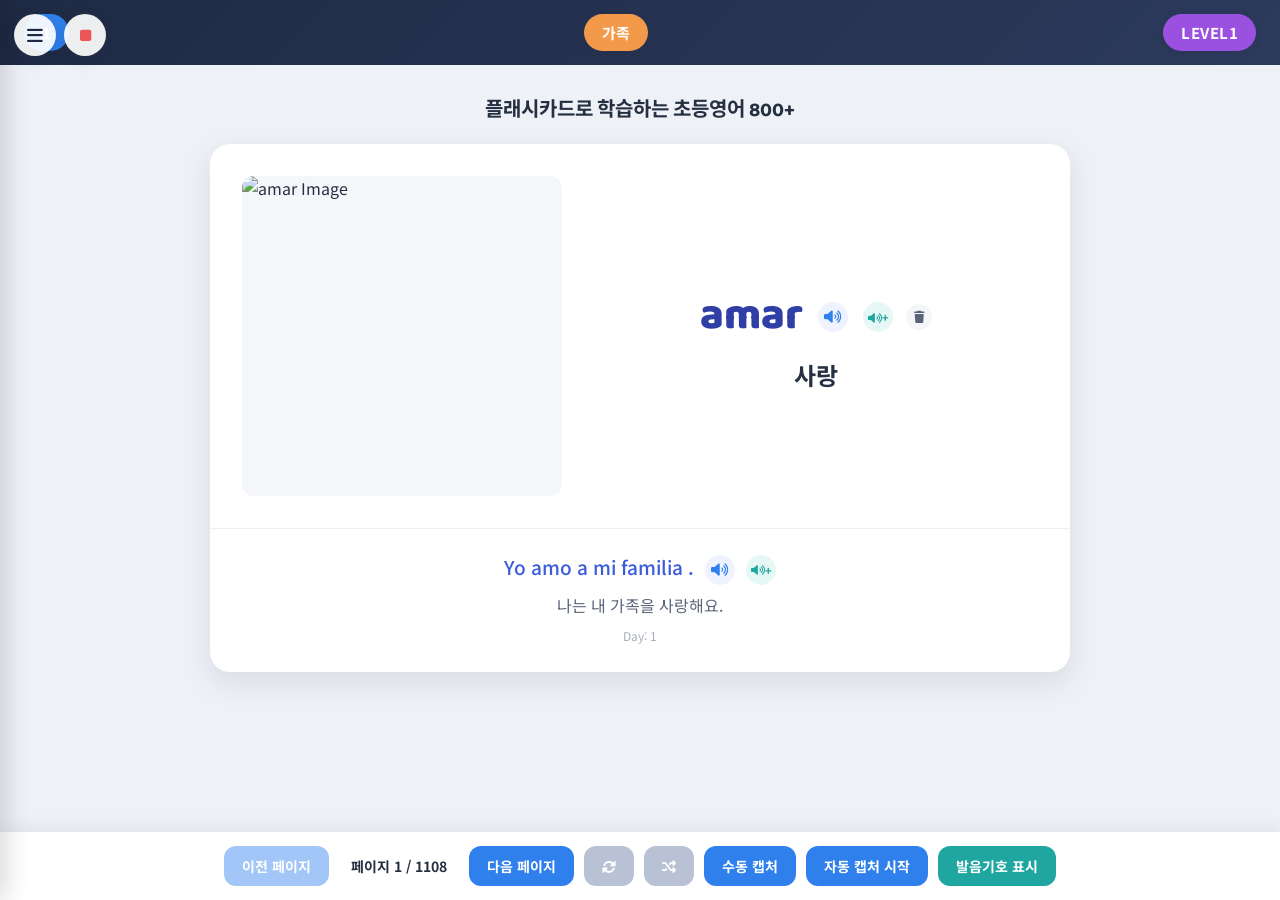
==== index.html @ 0ef605d7 "Initial commit: Lingo Power flashcard app" ====
<!DOCTYPE html>
<html lang="ko">
<head>
    <meta charset="UTF-8">
    <meta name="viewport" content="width=device-width, initial-scale=1.0">
    <title>플래시카드로 학습하는 초등영어 800+</title>
    <link rel="stylesheet" href="style.css">
    <link rel="stylesheet" href="https://cdnjs.cloudflare.com/ajax/libs/font-awesome/6.0.0-beta3/css/all.min.css">
    <link rel="stylesheet" href="flashcard.css">
    <link rel="stylesheet" href="nav.css">
    <link rel="stylesheet" href="print_fc.css" media="print">
</head>
<body>
    <div class="top-navigation">
        <div class="text-button-3d day-info" id="numberInfo">-</div>
        <div class="text-button-3d theme-info" id="themeInfo">-</div>
        <div class="text-button-3d level-info" id="levelInfo">-</div>
    </div>

    <div class="main-layout-quiz">
        <div class="flashcard-section">
            <h2 data-i18n="appTitle">플래시카드로 학습하는 초등영어 800+</h2>
            <div class="flashcard-grid-container" id="flashcardGrid">
                <!-- 카드 내용은 JS가 cardsData(data/cards.js)를 읽어 여기 렌더링합니다 -->
            </div>
        </div>
    </div>

    <div class="pagination-controls">
        <button id="prevPageBtn" class="nav-button" data-i18n="prevPage">이전 페이지</button>
        <span id="pageInfo" class="page-info">페이지 - / -</span>
        <button id="nextPageBtn" class="nav-button" data-i18n="nextPage">다음 페이지</button>
        <button id="autoAdvanceBtn" class="nav-button icon-toggle" title="자동 넘김" data-i18n-title="autoAdvanceOn"><i class="fa-solid fa-rotate"></i></button>
        <button id="randomModeBtn" class="nav-button icon-toggle" title="랜덤 순서" data-i18n-title="randomOrder"><i class="fa-solid fa-shuffle"></i></button>
        <button id="manualCaptureBtn" class="nav-button" data-i18n="manualCapture">수동 캡처</button>
        <button id="startAutoCaptureBtn" class="nav-button" data-i18n="autoCaptureStart">자동 캡처 시작</button>
        <button id="stopAutoCaptureBtn" class="nav-button" style="display: none;" data-i18n="autoCaptureStop">자동 캡처 정지</button>
        <button id="toggleIpaBtn" class="nav-button" data-i18n="showIpa">발음기호 표시</button>
    </div>

    <audio id="correctSound" src="audio/correct.mp3" preload="auto"></audio>
    <audio id="incorrectSound" src="audio/incorrect.mp3" preload="auto"></audio>

    <!-- 데이터: xlsx_to_cards_json.py 로 생성된 파일. fetch 없이 바로 로드(file:// 에서도 작동) -->
    <script src="ui-i18n.js"></script>
    <script src="data/cards_all.js"></script>
    <script src="lang-pref.js"></script>
    <script src="cards-loader.js"></script>
    <script src="progress.js"></script>
    <script src="audio-pref.js"></script>
    <script src="playback-engine.js"></script>
    <script src="https://cdnjs.cloudflare.com/ajax/libs/html2canvas/1.4.1/html2canvas.min.js"></script>
    <script>
        // ---------------------------------------------------------------
        // cardsData 는 data/cards.js 에서 <script> 태그로 이미 로드되어
        // 전역 변수로 사용 가능합니다. fetch 불필요.
        // ---------------------------------------------------------------
        let currentIndex = 0; // 0-based
        let showIpa = localStorage.getItem('showIpa') === 'true'; // 기본값: 숨김
        let autoAdvance = localStorage.getItem('autoAdvance') === 'true';
        let randomMode = localStorage.getItem('randomMode') === 'true';
        let autoAdvanceTimer = null;
        let autoCaptureInterval;
        let cardsReady = false;

        const numberInfoEl = document.getElementById('numberInfo');
        const themeInfoEl = document.getElementById('themeInfo');
        const levelInfoEl = document.getElementById('levelInfo');
        const gridEl = document.getElementById('flashcardGrid');
        const pageInfoEl = document.getElementById('pageInfo');
        const prevBtn = document.getElementById('prevPageBtn');
        const nextBtn = document.getElementById('nextPageBtn');
        const toggleIpaBtn = document.getElementById('toggleIpaBtn');
        const autoAdvanceBtn = document.getElementById('autoAdvanceBtn');
        const randomModeBtn = document.getElementById('randomModeBtn');

        // 오디오 재생(mp3 우선, 실패시 TTS 폴백)은 playback-engine.js의
        // ttsPlayer / playSequence / playAllWords / window.__stopAudio 를 그대로 사용합니다.

        // 카드 렌더링 후 스피커 버튼에 클릭 이벤트 연결
        function bindSpeakEvents() {
            gridEl.querySelectorAll('.speak-btn').forEach(btn => {
                btn.addEventListener('click', (e) => {
                    e.stopPropagation();
                    const word = btn.dataset.word;
                    const seq = btn.dataset.seq.split(',');
                    const card = cardsData.find(c => c.word === word);
                    playSequence(card, seq, btn);
                });
            });

            gridEl.querySelectorAll('.complete-btn').forEach(btn => {
                btn.addEventListener('click', (e) => {
                    e.stopPropagation();
                    const id = btn.dataset.id;
                    if (typeof markWordCompleted !== 'function') return;
                    markWordCompleted(id); // cards-loader.js의 공용 함수 - 모든 도구의 출제 풀에서 제외됨

                    // 지금 보고 있던 카드를 이번 세션의 목록에서도 바로 빼고, 같은 위치의 다음 카드로 이동
                    cardsData.splice(currentIndex, 1);
                    if (currentIndex >= cardsData.length) currentIndex = cardsData.length - 1;
                    renderCard(currentIndex);
                });
            });
        }

        function initCards() {
            if (typeof cardsData === 'undefined' || !Array.isArray(cardsData) || cardsData.length === 0) {
                gridEl.innerHTML = '<p style="text-align:center;color:#888;">카드 데이터를 찾을 수 없습니다. data/cards_all.js 경로와 스크립트 로딩 순서를 확인하세요.</p>';
                pageInfoEl.textContent = '페이지 0 / 0';
                prevBtn.disabled = true;
                nextBtn.disabled = true;
                return;
            }

            cardsReady = true;

            // URL 쿼리스트링으로 특정 페이지에서 시작 가능: ?page=5 (우선순위 최상위)
            const params = new URLSearchParams(window.location.search);
            const startPage = parseInt(params.get('page'), 10);
            if (!isNaN(startPage) && startPage >= 1 && startPage <= cardsData.length) {
                currentIndex = startPage - 1;
            } else {
                // URL에 지정이 없으면, 지난번에 보던 위치를 이어서 시작
                const savedIndex = parseInt(localStorage.getItem('lastCardIndex'), 10);
                if (!isNaN(savedIndex) && savedIndex >= 0 && savedIndex < cardsData.length) {
                    currentIndex = savedIndex;
                }
            }

            renderCard(currentIndex);
        }

        function renderCard(index) {
            if (!cardsReady) return;
            const card = cardsData[index];
            if (!card) return;

            localStorage.setItem('lastCardIndex', index); // 다음에 열 때 이어서 보기 위해 저장

            // 좌측: 단어 전체 순번(id) / 가운데: 테마 / 우측: 레벨
            numberInfoEl.textContent = card.id;
            themeInfoEl.textContent = card.theme;
            levelInfoEl.textContent = card.level;

            const ipaHtml = (card.ipa && showIpa)
                ? `<p class="flashcard-ipa">/${card.ipa}/</p>`
                : '';
            const pronunHtml = (card.pronunciation && card.showPronun)
                ? `<p class="flashcard-pronun">[${card.pronunciation}]</p>`
                : '';
            const sentPronunHtml = (card.sentencePronunciation && card.showPronun)
                ? `<p class="flashcard-sent-pronun">${card.sentencePronunciation}</p>`
                : '';

            gridEl.innerHTML = `
                <div class="flashcard-item">
                    <div class="flashcard-top-area">
                        <div class="flashcard-image-wrapper">
                            <img src="${card.image}" alt="${card.word} Image" class="flashcard-image" crossorigin="anonymous">
                        </div>
                        <div class="flashcard-word-meaning-content">
                            <h3 class="flashcard-word">
                                ${card.word}
                                <button type="button" class="speak-btn" data-word="${card.word}" data-seq="ee" title="영어 발음 듣기"><i class="fa-solid fa-volume-high"></i></button>
                                <button type="button" class="speak-btn plus" data-word="${card.word}" data-seq="ee,kk" title="영어+한글 듣기"><i class="fa-solid fa-volume-high"></i>+</button>
                                <button type="button" class="complete-btn" data-id="${card.id}" title="더 이상 안 보기 (학습 완료로 표시)"><i class="fa-solid fa-trash"></i></button>
                            </h3>
                            ${ipaHtml}
                            ${pronunHtml}
                            <p class="flashcard-meaning">${card.meaning}</p>
                        </div>
                    </div>
                    <div class="flashcard-bottom-area">
                        <p class="flashcard-eng-example">
                            ${card.engExample}
                            <button type="button" class="speak-btn" data-word="${card.word}" data-seq="es" title="영어 예문 듣기"><i class="fa-solid fa-volume-high"></i></button>
                            <button type="button" class="speak-btn plus" data-word="${card.word}" data-seq="es,ks" title="영어+한글 예문 듣기"><i class="fa-solid fa-volume-high"></i>+</button>
                        </p>
                        ${sentPronunHtml}
                        <p class="flashcard-kor-example">${card.korExample}</p>
                        <p class="flashcard-day-info">Day: ${card.day}</p>
                    </div>
                </div>
            `;

            pageInfoEl.textContent = `페이지 ${index + 1} / ${cardsData.length}`;
            prevBtn.disabled = index === 0;
            nextBtn.disabled = !randomMode && index === cardsData.length - 1;

            bindSpeakEvents();
            // 카드 로딩/전환 시 영어 단어 → 한글 의미 → 영어 예문 → 한글 예문 순차 자동재생
            playSequence(card, getAudioPrefSuffixes(), null, () => {
                if (autoAdvance) {
                    autoAdvanceTimer = setTimeout(() => goToNext(), 900);
                }
            });

            const url = new URL(window.location);
            url.searchParams.set('page', index + 1);
            window.history.replaceState({}, '', url);
        }

        function getRandomIndex() {
            if (cardsData.length <= 1) return currentIndex;
            let idx;
            do {
                idx = Math.floor(Math.random() * cardsData.length);
            } while (idx === currentIndex);
            return idx;
        }

        function goToNext() {
            if (randomMode) {
                goToPage(getRandomIndex());
            } else if (currentIndex < cardsData.length - 1) {
                goToPage(currentIndex + 1);
            } else if (autoAdvance) {
                // 자동 넘김 중 마지막 카드에 도달하면 정지
                setAutoAdvance(false);
            }
        }

        function setAutoAdvance(value) {
            autoAdvance = value;
            localStorage.setItem('autoAdvance', autoAdvance);
            autoAdvanceBtn.classList.toggle('is-active', autoAdvance);
            if (autoAdvanceTimer) {
                clearTimeout(autoAdvanceTimer);
                autoAdvanceTimer = null;
            }
        }

        function goToPage(index) {
            if (!cardsReady) return;
            if (index < 0 || index >= cardsData.length) return;
            currentIndex = index;
            renderCard(currentIndex);
        }

        // --- 캡처 기능 (.flashcard-section 캡처) ---
        function captureAndDownload() {
            const captureTarget = document.querySelector('.flashcard-section');
            if (!captureTarget) {
                console.warn('Capture target not found.');
                return;
            }
            html2canvas(captureTarget, { useCORS: true }).then(function (canvas) {
                const imgData = canvas.toDataURL('image/png');
                const link = document.createElement('a');
                link.href = imgData;
                const word = cardsData[currentIndex] ? cardsData[currentIndex].word : 'card';
                link.download = `BB_FC_${String(currentIndex + 1).padStart(4, '0')}_${word}_capture.png`;
                document.body.appendChild(link);
                link.click();
                document.body.removeChild(link);
            }).catch(function (error) {
                console.error('html2canvas 오류:', error);
            });
        }

        document.addEventListener('DOMContentLoaded', function () {
            if (typeof getActiveCardsData === 'function') {
                cardsData = getActiveCardsData(); // 완료 표시한 단어는 플래시카드에서도 제외
            }
            toggleIpaBtn.textContent = showIpa ? t('hideIpa') : t('showIpa');
            autoAdvanceBtn.classList.toggle('is-active', autoAdvance);
            randomModeBtn.classList.toggle('is-active', randomMode);
            initCards();

            prevBtn.addEventListener('click', () => goToPage(currentIndex - 1));
            nextBtn.addEventListener('click', () => {
                if (autoCaptureInterval) {
                    clearInterval(autoCaptureInterval);
                    autoCaptureInterval = null;
                    document.getElementById('startAutoCaptureBtn').style.display = 'inline-block';
                    document.getElementById('stopAutoCaptureBtn').style.display = 'none';
                }
                goToNext();
            });

            autoAdvanceBtn.addEventListener('click', () => {
                const turningOn = !autoAdvance;
                setAutoAdvance(turningOn);
                if (turningOn && cardsReady) {
                    const card = cardsData[currentIndex];
                    playSequence(card, getAudioPrefSuffixes(), null, () => {
                        if (autoAdvance) autoAdvanceTimer = setTimeout(() => goToNext(), 900);
                    });
                }
            });

            randomModeBtn.addEventListener('click', () => {
                randomMode = !randomMode;
                localStorage.setItem('randomMode', randomMode);
                randomModeBtn.classList.toggle('is-active', randomMode);
                nextBtn.disabled = !randomMode && currentIndex === cardsData.length - 1;
            });

            document.getElementById('manualCaptureBtn').addEventListener('click', captureAndDownload);

            toggleIpaBtn.addEventListener('click', function () {
                showIpa = !showIpa;
                localStorage.setItem('showIpa', showIpa);
                toggleIpaBtn.textContent = showIpa ? t('hideIpa') : t('showIpa');
                renderCard(currentIndex);
            });

            const startBtn = document.getElementById('startAutoCaptureBtn');
            const stopBtn = document.getElementById('stopAutoCaptureBtn');
            startBtn.addEventListener('click', function () {
                if (autoCaptureInterval) clearInterval(autoCaptureInterval);
                autoCaptureInterval = setInterval(captureAndDownload, 5000);
                startBtn.style.display = 'none';
                stopBtn.style.display = 'inline-block';
            });
            stopBtn.addEventListener('click', function () {
                clearInterval(autoCaptureInterval);
                autoCaptureInterval = null;
                startBtn.style.display = 'inline-block';
                stopBtn.style.display = 'none';
            });
        });
    </script>
    <script src="nav.js"></script>
</body>
</html>
---- style.css ----
/* ============================================================
   플래시카드로 학습하는 초등영어 800+
   style.css — 전역 베이스 스타일
   ============================================================ */

@import url('https://fonts.googleapis.com/css2?family=Baloo+2:wght@500;700;800&family=Noto+Sans+KR:wght@400;500;700;900&family=Space+Mono:wght@400;700&display=swap');

:root {
    /* --- Color tokens --- */
    --color-bg: #EEF1F6;           /* 페이지 배경 (연한 그레이 블루) */
    --color-card: #FFFFFF;         /* 카드 배경 */
    --color-ink: #263043;          /* 본문 텍스트 */
    --color-ink-soft: #5B6478;     /* 보조 텍스트 */
    --color-header: #1F2A44;       /* 상단 네비게이션 바 */
    --color-header-2: #2C3A5C;     /* 상단 네비게이션 그라디언트 끝 */

    --color-blue: #2F80ED;         /* 순번 배지 / 버튼 */
    --color-blue-dark: #2262c4;
    --color-orange: #F2994A;       /* 테마 배지 */
    --color-purple: #9B51E0;       /* 레벨 배지 */
    --color-word: #2F3FA6;         /* 영단어 텍스트 */
    --color-example-en: #3B5BDB;   /* 영어 예문 */
    --color-teal: #1FA6A0;         /* 발음기호 / 포인트 */

    --radius-lg: 20px;
    --radius-md: 12px;
    --radius-pill: 999px;

    --shadow-card: 0 10px 30px rgba(31, 42, 68, 0.10);
    --shadow-soft: 0 2px 8px rgba(31, 42, 68, 0.08);

    --font-display: 'Baloo 2', 'Noto Sans KR', sans-serif;
    --font-body: 'Noto Sans KR', sans-serif;
    --font-mono: 'Space Mono', monospace;
}

* {
    box-sizing: border-box;
}

html, body {
    margin: 0;
    padding: 0;
}

body {
    background: var(--color-bg);
    color: var(--color-ink);
    font-family: var(--font-body);
    -webkit-font-smoothing: antialiased;
    min-height: 100vh;
    padding-bottom: 96px; /* 하단 고정 컨트롤바 공간 확보 */
}

button {
    font-family: var(--font-body);
    cursor: pointer;
    border: none;
}

button:disabled {
    cursor: not-allowed;
    opacity: 0.45;
}

button:focus-visible,
a:focus-visible {
    outline: 3px solid var(--color-teal);
    outline-offset: 2px;
}

@media (prefers-reduced-motion: reduce) {
    * {
        animation-duration: 0.01ms !important;
        transition-duration: 0.01ms !important;
    }
}
---- flashcard.css ----
/* ============================================================
   플래시카드로 학습하는 초등영어 800+
   flashcard.css — 플래시카드 컴포넌트 스타일
   ============================================================ */

/* ---------- 상단 네비게이션 (순번 / 테마 / 레벨) ---------- */
.top-navigation {
    display: flex;
    align-items: center;
    justify-content: space-between;
    gap: 12px;
    padding: 14px 24px;
    background: linear-gradient(135deg, var(--color-header), var(--color-header-2));
}

.text-button-3d {
    font-family: var(--font-body);
    font-weight: 700;
    font-size: 15px;
    color: #fff;
    padding: 8px 18px;
    border-radius: var(--radius-pill);
    box-shadow: var(--shadow-soft);
    white-space: nowrap;
}

.day-info {
    background: var(--color-blue);
    min-width: 44px;
    text-align: center;
}

.theme-info {
    background: var(--color-orange);
    flex: 0 1 auto;
}

.level-info {
    background: var(--color-purple);
    letter-spacing: 0.03em;
}

/* ---------- 메인 레이아웃 ---------- */
.main-layout-quiz {
    max-width: 900px;
    margin: 28px auto 0;
    padding: 0 20px;
}

.flashcard-section h2 {
    font-family: var(--font-display);
    font-size: 20px;
    font-weight: 700;
    color: var(--color-ink);
    text-align: center;
    margin: 0 0 18px;
}

.flashcard-grid-container {
    display: flex;
    justify-content: center;
}

/* ---------- 플래시카드 아이템 ---------- */
.flashcard-item {
    width: 100%;
    background: var(--color-card);
    border-radius: var(--radius-lg);
    box-shadow: var(--shadow-card);
    overflow: hidden;
}

.flashcard-top-area {
    display: flex;
    align-items: center;
    gap: 32px;
    padding: 32px;
}

.flashcard-image-wrapper {
    flex: 0 0 auto;
    width: 42%;
    max-width: 320px;
    border-radius: var(--radius-md);
    overflow: hidden;
    background: #F4F6FA;
}

.flashcard-image {
    display: block;
    width: 100%;
    height: auto;
    aspect-ratio: 1 / 1;
    object-fit: cover;
}

.flashcard-word-meaning-content {
    flex: 1 1 auto;
    text-align: center;
}

.flashcard-word {
    font-family: var(--font-display);
    font-size: 44px;
    font-weight: 800;
    color: var(--color-word);
    margin: 0 0 6px;
    cursor: pointer;
}

.speak-btn {
    display: inline-flex;
    align-items: center;
    justify-content: center;
    width: 30px;
    height: 30px;
    margin-left: 6px;
    border-radius: 50%;
    background: #EEF3FF;
    color: var(--color-blue);
    font-size: 14px;
    vertical-align: middle;
    transition: background 0.15s ease, transform 0.1s ease;
}

.speak-btn i {
    pointer-events: none;
}

.speak-btn:hover {
    background: #DCE7FF;
}

.speak-btn:active {
    transform: scale(0.92);
}

.speak-btn.plus {
    background: #E6F8F6;
    color: var(--color-teal);
    font-size: 11px;
    font-weight: 800;
}

.speak-btn.plus:hover {
    background: #CFF1EE;
}

.complete-btn {
    display: inline-flex;
    align-items: center;
    justify-content: center;
    width: 26px;
    height: 26px;
    border-radius: 50%;
    background: #F4F6FA;
    color: var(--color-ink-soft);
    font-size: 12px;
    vertical-align: middle;
    margin-left: 4px;
}

.complete-btn:hover {
    background: #FDEBEA;
    color: #C0392B;
}

.speak-btn.is-playing {
    animation: speakPulse 0.6s ease-in-out infinite;
}

@keyframes speakPulse {
    0%, 100% { transform: scale(1); }
    50% { transform: scale(1.12); }
}

.flashcard-ipa {
    font-family: var(--font-mono);
    font-size: 15px;
    color: var(--color-teal);
    margin: 0 0 12px;
}

.flashcard-pronun {
    font-family: var(--font-mono);
    font-size: 15px;
    color: var(--color-teal);
    margin: 0 0 12px;
}

.flashcard-sent-pronun {
    font-family: var(--font-mono);
    font-size: 13px;
    color: var(--color-ink-soft);
    margin: 2px 0 8px;
}

.flashcard-meaning {
    font-family: var(--font-body);
    font-size: 24px;
    font-weight: 700;
    color: var(--color-ink);
    margin: 0;
    cursor: pointer;
}

.flashcard-meaning strong {
    display: none; /* "의미:" 라벨은 시각적으로는 생략, 스크린리더용으로만 유지하려면 sr-only 처리 가능 */
}

/* ---------- 하단 예문 영역 ---------- */
.flashcard-bottom-area {
    padding: 24px 32px 28px;
    border-top: 1px solid #EDEFF4;
    text-align: center;
}

.flashcard-eng-example {
    font-size: 19px;
    font-weight: 500;
    color: var(--color-example-en);
    margin: 0 0 8px;
    cursor: pointer;
}

.flashcard-eng-example strong,
.flashcard-kor-example strong {
    display: none;
}

.flashcard-kor-example {
    font-size: 16px;
    color: var(--color-ink-soft);
    margin: 0 0 10px;
    cursor: pointer;
}

.flashcard-day-info {
    font-size: 12px;
    color: #A6ADBB;
    margin: 0;
}

/* speakable 요소 클릭 가능 표시 */
.speakable:hover {
    opacity: 0.82;
}

/* ---------- 하단 고정 컨트롤 바 ---------- */
.pagination-controls {
    position: fixed;
    left: 0;
    right: 0;
    bottom: 0;
    display: flex;
    flex-wrap: wrap;
    align-items: center;
    justify-content: center;
    gap: 10px;
    padding: 14px 16px;
    background: #FFFFFF;
    border-top: 1px solid #E4E7EF;
    box-shadow: 0 -4px 16px rgba(31, 42, 68, 0.06);
    z-index: 10;
}

.nav-button {
    font-size: 14px;
    font-weight: 700;
    color: #fff;
    background: var(--color-blue);
    padding: 10px 18px;
    border-radius: var(--radius-md);
    transition: background 0.15s ease, transform 0.1s ease;
}

.nav-button:hover:not(:disabled) {
    background: var(--color-blue-dark);
}

.nav-button:active:not(:disabled) {
    transform: scale(0.97);
}

#toggleIpaBtn {
    background: var(--color-teal);
}

#toggleIpaBtn:hover {
    background: #178782;
}

.icon-toggle {
    background: #B9C2D4;
}

.icon-toggle:hover {
    background: #9FA9BF;
}

.icon-toggle.is-active {
    background: var(--color-purple);
}

.icon-toggle.is-active:hover {
    background: #843fd1;
}

#stopAutoCaptureBtn {
    background: #EB5757;
}

#stopAutoCaptureBtn:hover {
    background: #cf4343;
}

.page-info {
    font-size: 14px;
    font-weight: 700;
    color: var(--color-ink);
    padding: 0 6px;
    min-width: 120px;
    text-align: center;
}

/* ---------- 반응형 (모바일) ---------- */
@media (max-width: 640px) {
    .top-navigation {
        padding: 12px 14px;
    }

    .text-button-3d {
        font-size: 13px;
        padding: 6px 12px;
    }

    .flashcard-top-area {
        flex-direction: column;
        padding: 24px 20px;
        gap: 18px;
    }

    .flashcard-image-wrapper {
        width: 70%;
        max-width: 240px;
    }

    .flashcard-word {
        font-size: 32px;
    }

    .flashcard-meaning {
        font-size: 19px;
    }

    .flashcard-eng-example {
        font-size: 16px;
    }

    .pagination-controls {
        gap: 8px;
    }

    .nav-button {
        font-size: 12px;
        padding: 8px 12px;
    }

    .page-info {
        min-width: 90px;
        font-size: 12px;
    }
}
---- nav.css ----
/* ============================================================
   플래시카드로 학습하는 초등영어 800+ — 공용 내비게이션
   nav.css
   ============================================================ */

.hb-btn {
    position: fixed;
    top: 14px;
    left: 14px;
    z-index: 200;
    width: 42px;
    height: 42px;
    border-radius: 50%;
    background: rgba(255, 255, 255, 0.92);
    box-shadow: 0 4px 14px rgba(31, 42, 68, 0.18);
    display: flex;
    align-items: center;
    justify-content: center;
    font-size: 18px;
    color: var(--color-header, #1F2A44);
    cursor: pointer;
    border: none;
}

.hb-btn:hover {
    background: #fff;
}

.hb-stop-btn {
    position: fixed;
    top: 14px;
    left: 64px;
    z-index: 200;
    width: 42px;
    height: 42px;
    border-radius: 50%;
    background: rgba(255, 255, 255, 0.92);
    box-shadow: 0 4px 14px rgba(31, 42, 68, 0.18);
    display: flex;
    align-items: center;
    justify-content: center;
    font-size: 15px;
    color: #EB5757;
    cursor: pointer;
    border: none;
}

.hb-stop-btn:hover {
    background: #fff;
    color: #C0392B;
}

.hb-stop-btn:active {
    transform: scale(0.94);
}

.hb-overlay {
    display: none;
    position: fixed;
    inset: 0;
    background: rgba(15, 20, 33, 0.5);
    z-index: 190;
}

.hb-overlay.is-open {
    display: block;
}

.hb-drawer {
    position: fixed;
    top: 0;
    left: 0;
    bottom: 0;
    width: min(280px, 82vw);
    background: #fff;
    z-index: 195;
    box-shadow: 6px 0 24px rgba(0, 0, 0, 0.15);
    transform: translateX(-100%);
    transition: transform 0.22s ease;
    overflow-y: auto;
    padding: 20px 0 30px;
}

.hb-drawer.is-open {
    transform: translateX(0);
}

.hb-drawer-header {
    padding: 6px 20px 16px;
    border-bottom: 1px solid #EEF1F6;
    margin-bottom: 10px;
}

.hb-drawer-title {
    font-family: var(--font-display, sans-serif);
    font-weight: 800;
    font-size: 15px;
    color: var(--color-ink, #263043);
    line-height: 1.35;
}

.hb-drawer-sub {
    font-size: 12px;
    color: var(--color-ink-soft, #5B6478);
    margin-top: 2px;
}

.hb-section-label {
    font-size: 11px;
    font-weight: 700;
    color: #A6ADBB;
    text-transform: uppercase;
    letter-spacing: 0.04em;
    padding: 14px 20px 6px;
}

.hb-link {
    display: flex;
    align-items: center;
    gap: 10px;
    padding: 11px 20px;
    font-size: 14px;
    font-weight: 600;
    color: var(--color-ink, #263043);
    text-decoration: none;
    cursor: pointer;
}

.hb-link:hover {
    background: #F4F6FA;
}

.hb-link.is-active {
    background: #EEF3FF;
    color: var(--color-blue, #2F80ED);
    border-right: 3px solid var(--color-blue, #2F80ED);
}

.hb-link .hb-icon {
    width: 20px;
    text-align: center;
    flex: 0 0 auto;
}

.hb-link.is-soon {
    color: #B7BECC;
    cursor: default;
}

.hb-link.is-soon:hover {
    background: transparent;
}

.hb-badge-soon {
    margin-left: auto;
    font-size: 10px;
    font-weight: 700;
    color: #B7BECC;
    background: #F4F6FA;
    padding: 2px 7px;
    border-radius: 999px;
}

.hb-lang-pref {
    padding: 4px 20px 8px;
    display: flex;
    flex-direction: column;
    gap: 8px;
}

.hb-lang-pref-row {
    display: flex;
    align-items: center;
    justify-content: space-between;
    gap: 10px;
    font-size: 13px;
    color: var(--color-ink, #263043);
}

.hb-lang-pref-row select {
    flex: 1 1 auto;
    max-width: 160px;
    padding: 6px 8px;
    border-radius: 8px;
    border: 1px solid #E4E7EF;
    background: #fff;
    font-size: 13px;
    color: var(--color-ink, #263043);
}

.hb-lang-apply-btn {
    margin-top: 4px;
    width: 100%;
    padding: 8px;
    border-radius: 8px;
    background: var(--color-blue, #2F80ED);
    color: #fff;
    font-weight: 700;
    font-size: 13px;
}

.hb-lang-apply-btn:hover {
    opacity: 0.9;
}

.hb-audio-pref {
    padding: 4px 20px 4px;
    display: flex;
    flex-direction: column;
    gap: 4px;
}

.hb-audio-pref-item {
    display: flex;
    align-items: center;
    gap: 8px;
    font-size: 13px;
    color: var(--color-ink, #263043);
    padding: 6px 4px;
    cursor: pointer;
    border-radius: 6px;
}

.hb-audio-pref-item:hover {
    background: #F4F6FA;
}

.hb-audio-pref-item input {
    accent-color: var(--color-blue, #2F80ED);
}

@media print {
    .hb-btn,
    .hb-stop-btn,
    .hb-overlay,
    .hb-drawer {
        display: none !important;
    }
}
---- print_fc.css ----
/* ============================================================
   플래시카드로 학습하는 초등영어 800+
   print_fc.css — 인쇄 및 캡처(html2canvas) 시 적용되는 스타일
   ============================================================ */

@media print {
    body {
        background: #FFFFFF;
        padding-bottom: 0;
    }

    .pagination-controls {
        display: none !important;
    }

    .main-layout-quiz {
        margin: 0;
        max-width: 100%;
    }

    .flashcard-item {
        box-shadow: none;
        border: 1px solid #E4E7EF;
    }

    .flashcard-word::after {
        content: none; /* 인쇄물에는 스피커 아이콘 불필요 */
    }
}
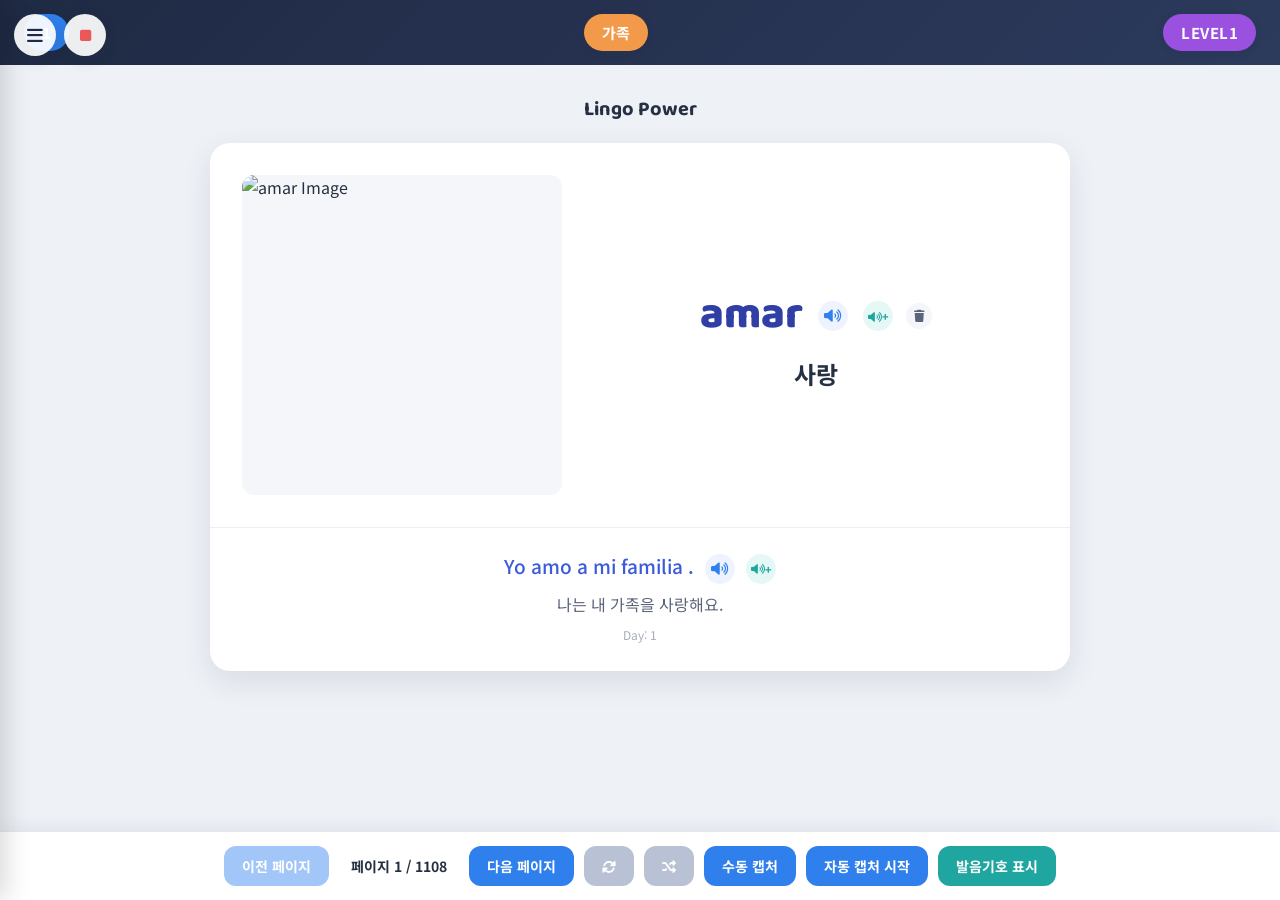
==== commit 4672d9ba: "Rebrand app title to Lingo Power" ====
--- a/index.html
+++ b/index.html
@@ -3,7 +3,7 @@
 <head>
     <meta charset="UTF-8">
     <meta name="viewport" content="width=device-width, initial-scale=1.0">
-    <title>플래시카드로 학습하는 초등영어 800+</title>
+    <title>Lingo Power</title>
     <link rel="stylesheet" href="style.css">
     <link rel="stylesheet" href="https://cdnjs.cloudflare.com/ajax/libs/font-awesome/6.0.0-beta3/css/all.min.css">
     <link rel="stylesheet" href="flashcard.css">
